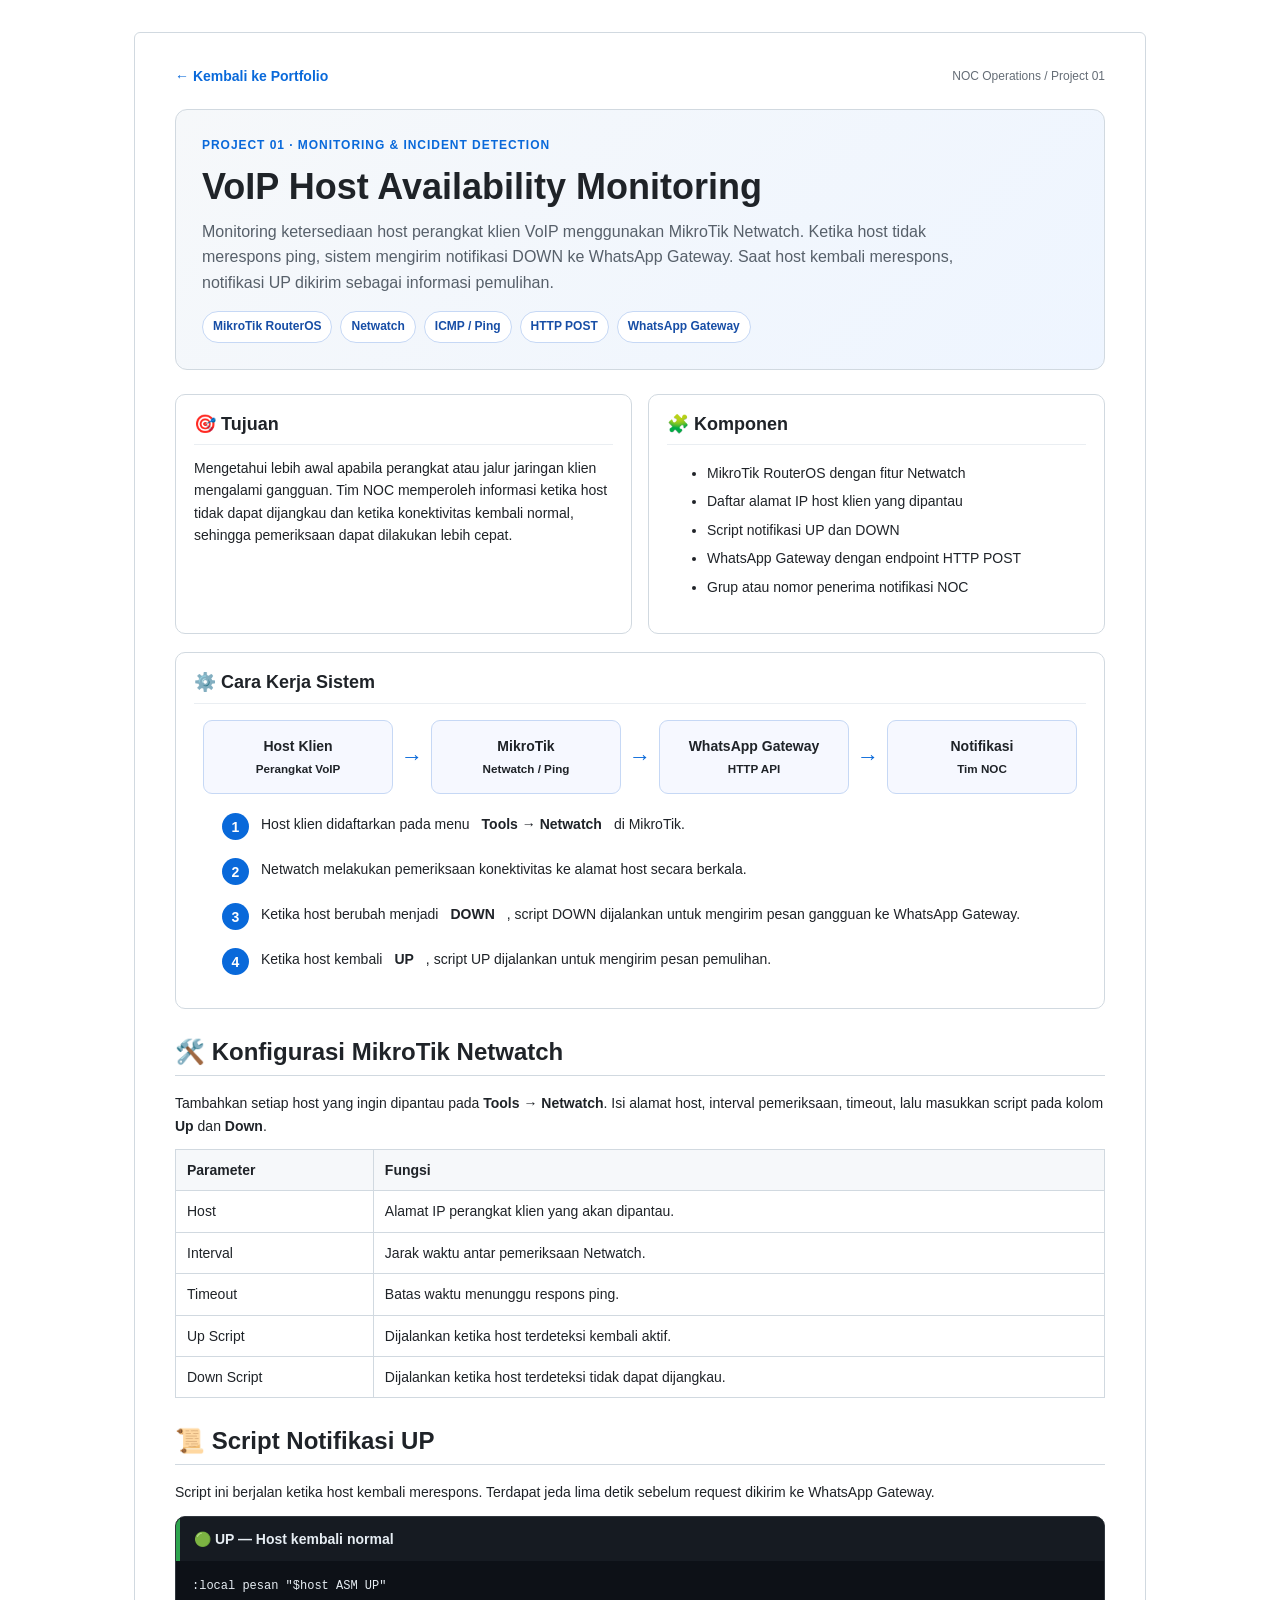
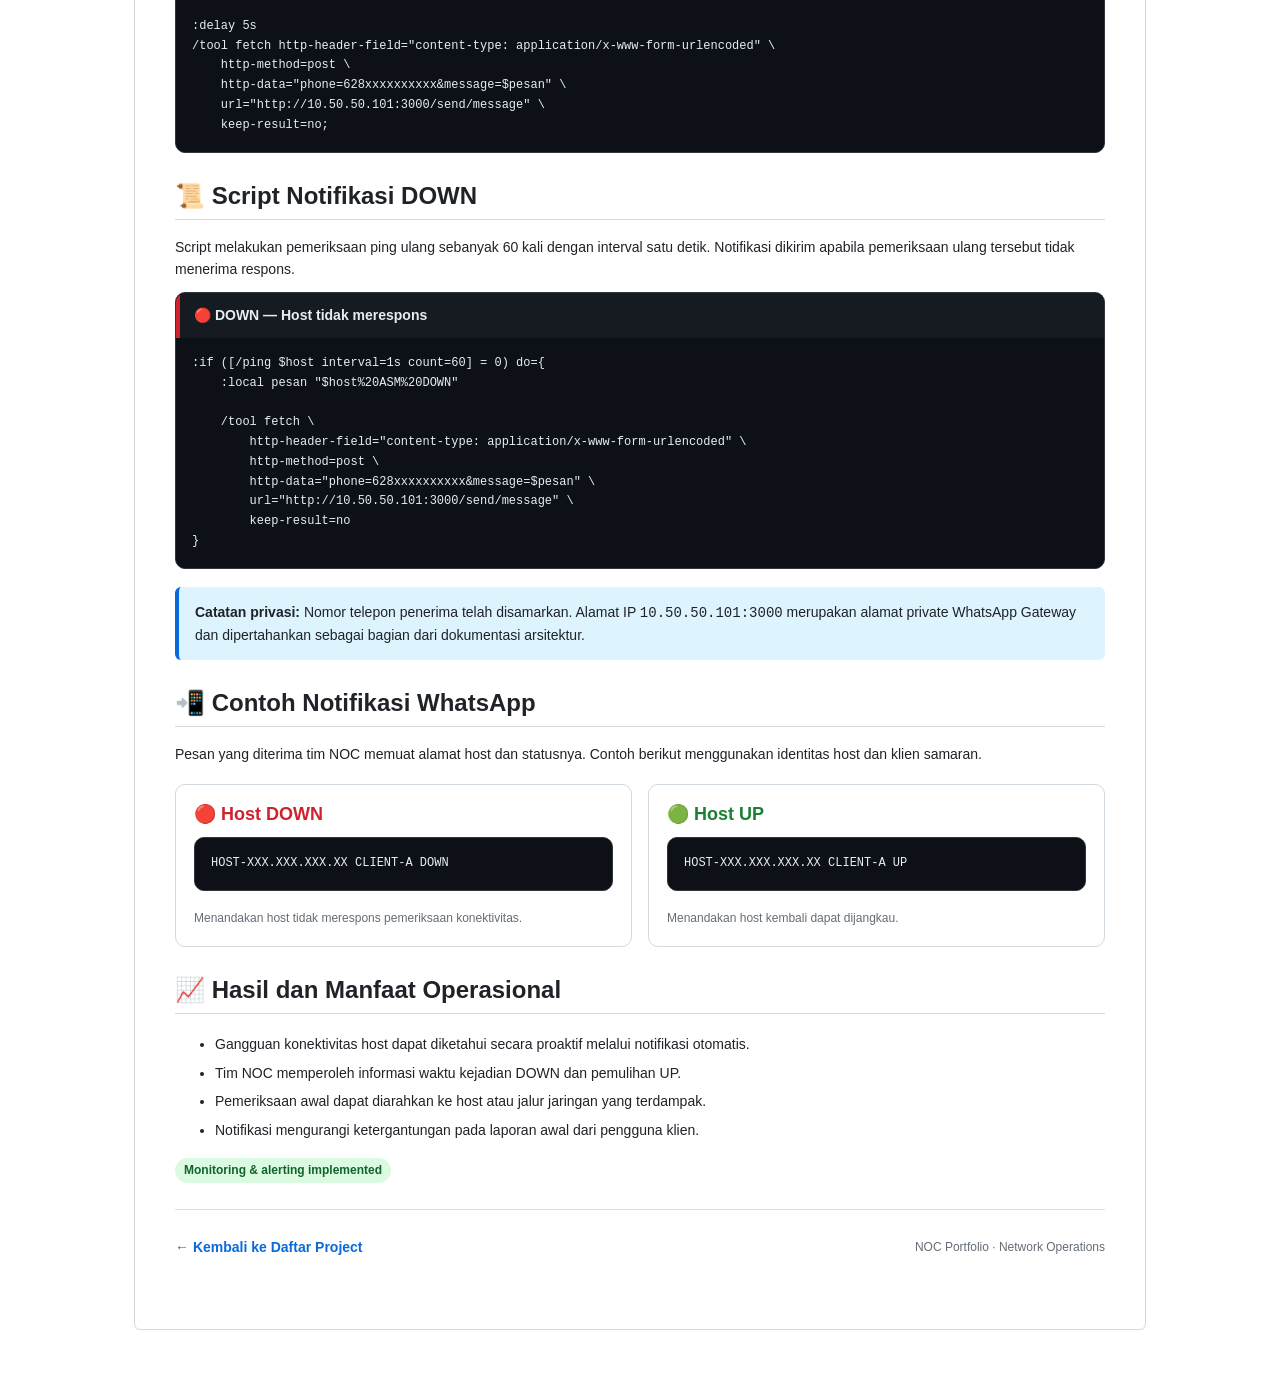
==== voip-host-availability-monitoring.html @ 2882e206 "Add VoIP host availability monitoring project page" ====
<!doctype html>
<html lang="en">
<head>
  <meta charset="utf-8" />
  <meta name="viewport" content="width=device-width, initial-scale=1" />
  <meta name="description" content="VoIP Host Availability Monitoring using MikroTik Netwatch and WhatsApp Gateway notifications." />
  <title>VoIP Host Availability Monitoring — NOC Portfolio</title>
  <link rel="stylesheet" href="styles.css" />
  <style>
    .project-nav{display:flex;justify-content:space-between;align-items:center;gap:12px;margin-bottom:22px;flex-wrap:wrap}
    .back-link{display:inline-flex;align-items:center;gap:8px;font-weight:600}
    .project-hero{padding:26px;border:1px solid #d1d9e0;border-radius:12px;background:linear-gradient(135deg,#f6f8fa,#eef5ff);margin:18px 0 24px}
    .eyebrow{font-size:12px;font-weight:700;letter-spacing:.08em;text-transform:uppercase;color:#0969da}
    .project-hero h1{font-size:clamp(25px,4vw,36px);margin:8px 0 10px}
    .lead{font-size:16px;color:#57606a;max-width:780px}
    .pill-row{display:flex;flex-wrap:wrap;gap:8px;margin-top:16px}
    .pill{font-size:12px;font-weight:600;padding:5px 10px;border:1px solid #c6d8f5;border-radius:20px;background:#fff;color:#174ea6}
    .detail-grid{display:grid;grid-template-columns:repeat(2,minmax(0,1fr));gap:16px;margin:18px 0}
    .detail-card{border:1px solid #d1d9e0;border-radius:10px;padding:18px;background:#fff;min-width:0}
    .detail-card h2{font-size:18px;margin:0 0 12px;padding:0 0 9px;border-bottom:1px solid #eaeef2}
    .detail-card p:last-child{margin-bottom:0}
    .steps{counter-reset:step;list-style:none;padding:0;margin:0}
    .steps li{counter-increment:step;display:flex;gap:12px;margin:12px 0;align-items:flex-start}
    .steps li:before{content:counter(step);flex:0 0 27px;height:27px;border-radius:50%;display:grid;place-items:center;background:#0969da;color:#fff;font-weight:700}
    .flow{display:flex;align-items:center;justify-content:center;gap:8px;flex-wrap:wrap;margin:16px 0}
    .flow-node{flex:1 1 120px;max-width:190px;text-align:center;border:1px solid #c6d8f5;background:#f6f8ff;border-radius:9px;padding:14px 10px;font-weight:650}
    .flow-arrow{font-size:22px;color:#0969da;font-weight:700}
    .code-panel{margin:12px 0 18px;border:1px solid #30363d;border-radius:10px;overflow:hidden;background:#0d1117}
    .code-heading{display:flex;align-items:center;gap:9px;padding:11px 14px;background:#161b22;color:#e6edf3;font-weight:650}
    .code-heading.up{border-left:4px solid #2da44e}
    .code-heading.down{border-left:4px solid #cf222e}
    .code-panel pre{margin:0;border-radius:0;background:#0d1117;color:#e6edf3;white-space:pre;overflow-x:auto;font-size:12px;line-height:1.65}
    .code-panel code{color:inherit}
    .note{padding:14px 16px;border-left:4px solid #0969da;background:#ddf4ff;border-radius:6px;margin:16px 0}
    .muted{color:#656d76}
    .config-table{width:100%;border-collapse:collapse}
    .config-table th,.config-table td{padding:9px 11px;border:1px solid #d1d9e0;text-align:left;vertical-align:top}
    .config-table th{background:#f6f8fa}
    .status{display:inline-block;padding:3px 9px;border-radius:20px;background:#dafbe1;color:#116329;font-weight:700;font-size:12px}
    @media(max-width:700px){.detail-grid{grid-template-columns:1fr}.project-hero{padding:18px}.flow-arrow{transform:rotate(90deg)}.config-table{font-size:12px}}
  </style>
</head>
<body>
  <main class="markdown-body">
    <div class="project-nav">
      <a class="back-link" href="index.html">← Kembali ke Portfolio</a>
      <span class="muted">NOC Operations / Project 01</span>
    </div>

    <section class="project-hero">
      <div class="eyebrow">Project 01 · Monitoring &amp; Incident Detection</div>
      <h1>VoIP Host Availability Monitoring</h1>
      <p class="lead">Monitoring ketersediaan host perangkat klien VoIP menggunakan MikroTik Netwatch. Ketika host tidak merespons ping, sistem mengirim notifikasi DOWN ke WhatsApp Gateway. Saat host kembali merespons, notifikasi UP dikirim sebagai informasi pemulihan.</p>
      <div class="pill-row">
        <span class="pill">MikroTik RouterOS</span><span class="pill">Netwatch</span><span class="pill">ICMP / Ping</span><span class="pill">HTTP POST</span><span class="pill">WhatsApp Gateway</span>
      </div>
    </section>

    <div class="detail-grid">
      <section class="detail-card">
        <h2>🎯 Tujuan</h2>
        <p>Mengetahui lebih awal apabila perangkat atau jalur jaringan klien mengalami gangguan. Tim NOC memperoleh informasi ketika host tidak dapat dijangkau dan ketika konektivitas kembali normal, sehingga pemeriksaan dapat dilakukan lebih cepat.</p>
      </section>
      <section class="detail-card">
        <h2>🧩 Komponen</h2>
        <ul>
          <li>MikroTik RouterOS dengan fitur Netwatch</li>
          <li>Daftar alamat IP host klien yang dipantau</li>
          <li>Script notifikasi UP dan DOWN</li>
          <li>WhatsApp Gateway dengan endpoint HTTP POST</li>
          <li>Grup atau nomor penerima notifikasi NOC</li>
        </ul>
      </section>
    </div>

    <section class="detail-card">
      <h2>⚙️ Cara Kerja Sistem</h2>
      <div class="flow">
        <div class="flow-node">Host Klien<br><small>Perangkat VoIP</small></div>
        <div class="flow-arrow">→</div>
        <div class="flow-node">MikroTik<br><small>Netwatch / Ping</small></div>
        <div class="flow-arrow">→</div>
        <div class="flow-node">WhatsApp Gateway<br><small>HTTP API</small></div>
        <div class="flow-arrow">→</div>
        <div class="flow-node">Notifikasi<br><small>Tim NOC</small></div>
      </div>
      <ol class="steps">
        <li>Host klien didaftarkan pada menu <strong>Tools → Netwatch</strong> di MikroTik.</li>
        <li>Netwatch melakukan pemeriksaan konektivitas ke alamat host secara berkala.</li>
        <li>Ketika host berubah menjadi <strong>DOWN</strong>, script DOWN dijalankan untuk mengirim pesan gangguan ke WhatsApp Gateway.</li>
        <li>Ketika host kembali <strong>UP</strong>, script UP dijalankan untuk mengirim pesan pemulihan.</li>
      </ol>
    </section>

    <h2>🛠️ Konfigurasi MikroTik Netwatch</h2>
    <p>Tambahkan setiap host yang ingin dipantau pada <strong>Tools → Netwatch</strong>. Isi alamat host, interval pemeriksaan, timeout, lalu masukkan script pada kolom <strong>Up</strong> dan <strong>Down</strong>.</p>
    <table class="config-table">
      <thead><tr><th>Parameter</th><th>Fungsi</th></tr></thead>
      <tbody>
        <tr><td>Host</td><td>Alamat IP perangkat klien yang akan dipantau.</td></tr>
        <tr><td>Interval</td><td>Jarak waktu antar pemeriksaan Netwatch.</td></tr>
        <tr><td>Timeout</td><td>Batas waktu menunggu respons ping.</td></tr>
        <tr><td>Up Script</td><td>Dijalankan ketika host terdeteksi kembali aktif.</td></tr>
        <tr><td>Down Script</td><td>Dijalankan ketika host terdeteksi tidak dapat dijangkau.</td></tr>
      </tbody>
    </table>

    <h2>📜 Script Notifikasi UP</h2>
    <p>Script ini berjalan ketika host kembali merespons. Terdapat jeda lima detik sebelum request dikirim ke WhatsApp Gateway.</p>
    <div class="code-panel">
      <div class="code-heading up">🟢 UP — Host kembali normal</div>
      <pre><code>:local pesan "$host ASM UP"

:delay 5s
/tool fetch http-header-field="content-type: application/x-www-form-urlencoded" \
    http-method=post \
    http-data="phone=628xxxxxxxxxx&message=$pesan" \
    url="http://10.50.50.101:3000/send/message" \
    keep-result=no;</code></pre>
    </div>

    <h2>📜 Script Notifikasi DOWN</h2>
    <p>Script melakukan pemeriksaan ping ulang sebanyak 60 kali dengan interval satu detik. Notifikasi dikirim apabila pemeriksaan ulang tersebut tidak menerima respons.</p>
    <div class="code-panel">
      <div class="code-heading down">🔴 DOWN — Host tidak merespons</div>
      <pre><code>:if ([/ping $host interval=1s count=60] = 0) do={
    :local pesan "$host%20ASM%20DOWN"

    /tool fetch \
        http-header-field="content-type: application/x-www-form-urlencoded" \
        http-method=post \
        http-data="phone=628xxxxxxxxxx&message=$pesan" \
        url="http://10.50.50.101:3000/send/message" \
        keep-result=no
}</code></pre>
    </div>
    <div class="note"><strong>Catatan privasi:</strong> Nomor telepon penerima telah disamarkan. Alamat IP <code>10.50.50.101:3000</code> merupakan alamat private WhatsApp Gateway dan dipertahankan sebagai bagian dari dokumentasi arsitektur.</div>

    <h2>📲 Contoh Notifikasi WhatsApp</h2>
    <p>Pesan yang diterima tim NOC memuat alamat host dan statusnya. Contoh berikut menggunakan identitas host dan klien samaran.</p>
    <div class="detail-grid">
      <div class="detail-card">
        <h3 style="color:#cf222e;margin-top:0">🔴 Host DOWN</h3>
        <div class="code-panel"><pre><code>HOST-XXX.XXX.XXX.XX CLIENT-A DOWN</code></pre></div>
        <p class="muted">Menandakan host tidak merespons pemeriksaan konektivitas.</p>
      </div>
      <div class="detail-card">
        <h3 style="color:#1a7f37;margin-top:0">🟢 Host UP</h3>
        <div class="code-panel"><pre><code>HOST-XXX.XXX.XXX.XX CLIENT-A UP</code></pre></div>
        <p class="muted">Menandakan host kembali dapat dijangkau.</p>
      </div>
    </div>

    <h2>📈 Hasil dan Manfaat Operasional</h2>
    <ul>
      <li>Gangguan konektivitas host dapat diketahui secara proaktif melalui notifikasi otomatis.</li>
      <li>Tim NOC memperoleh informasi waktu kejadian DOWN dan pemulihan UP.</li>
      <li>Pemeriksaan awal dapat diarahkan ke host atau jalur jaringan yang terdampak.</li>
      <li>Notifikasi mengurangi ketergantungan pada laporan awal dari pengguna klien.</li>
    </ul>
    <p><span class="status">Monitoring &amp; alerting implemented</span></p>

    <hr />
    <div class="project-nav">
      <a class="back-link" href="index.html">← Kembali ke Daftar Project</a>
      <span class="muted">NOC Portfolio · Network Operations</span>
    </div>
  </main>
  <script src="script.js"></script>
</body>
</html>
---- styles.css ----
* {
  box-sizing: border-box;
}
html {
  scroll-behavior: smooth;
}
body {
  margin: 0;
  background: #fff;
  color: #1f2328;
  font-family:
    -apple-system, BlinkMacSystemFont, 'Segoe UI', Helvetica, Arial, sans-serif;
  font-size: 14px;
  line-height: 1.6;
}
.markdown-body {
  max-width: 1012px;
  margin: 32px auto;
  padding: 32px 40px 48px;
  background: #fff;
  border: 1px solid #d1d9e0;
  border-radius: 6px;
  overflow-wrap: break-word;
}
.markdown-body .banner {
  display: block;
  width: 100%;
  height: auto;
  border-radius: 3px;
}
.markdown-body h1,
.markdown-body h2,
.markdown-body h3 {
  font-weight: 600;
  line-height: 1.25;
}
.markdown-body h2 {
  font-size: 24px;
  margin: 28px 0 16px;
  padding-bottom: 8px;
  border-bottom: 1px solid #d1d9e0;
}
.markdown-body h3 {
  font-size: 18px;
  margin: 22px 0 10px;
}
.markdown-body p {
  margin: 0 0 12px;
}
.markdown-body hr {
  height: 0;
  border: 0;
  border-top: 1px solid #d8dee4;
  margin: 26px 0;
}
.markdown-body a {
  color: #0969da;
  text-decoration: none;
}
.markdown-body a:hover {
  text-decoration: underline;
}
.markdown-body .badges {
  display: flex;
  flex-wrap: wrap;
  align-items: center;
  gap: 5px;
  margin: 8px 0 16px;
}
.markdown-body .badges img,
.markdown-body [align='center'] img:not(.banner) {
  max-width: 100%;
  height: auto;
  vertical-align: middle;
}
.markdown-body pre {
  margin: 14px 0;
  padding: 16px;
  overflow: auto;
  background: #f6f8fa;
  border-radius: 6px;
  font-size: 13px;
  line-height: 1.5;
}
.markdown-body code {
  font-family:
    ui-monospace, SFMono-Regular, Consolas, 'Liberation Mono', monospace;
}
.markdown-body table {
  width: 100%;
  border-collapse: collapse;
  margin: 12px 0 16px;
  display: table;
}
.markdown-body th,
.markdown-body td {
  border: 1px solid #d1d9e0;
  padding: 8px 12px;
  text-align: left;
  vertical-align: top;
}
.markdown-body th {
  font-weight: 600;
  background: #f6f8fa;
  white-space: nowrap;
}
.markdown-body blockquote {
  margin: 14px 0;
  padding: 0 16px;
  color: #656d76;
  border-left: 4px solid #d1d9e0;
}
.markdown-body blockquote p {
  margin: 0;
}
.markdown-body ol {
  padding-left: 28px;
}
.markdown-body li {
  padding: 3px 0;
}
.markdown-body .muted {
  color: #656d76;
  font-size: 12px;
}
.markdown-body sub {
  color: #656d76;
}
@media (max-width: 700px) {
  .markdown-body {
    margin: 0;
    border: 0;
    border-radius: 0;
    padding: 20px 16px 32px;
  }
  .markdown-body h2 {
    font-size: 21px;
  }
  .markdown-body h3 {
    font-size: 17px;
  }
  .markdown-body table {
    font-size: 12px;
  }
  .markdown-body th,
  .markdown-body td {
    padding: 7px;
  }
  .markdown-body th {
    white-space: normal;
  }
  .markdown-body pre {
    font-size: 12px;
  }
  .markdown-body .badges {
    gap: 4px;
  }
  .markdown-body .badges img {
    height: 23px;
  }
}
/* Terminal-style WHOIS block */
.markdown-body .terminal {
  margin: 14px 0 16px;
  border: 1px solid #30363d;
  border-radius: 12px;
  overflow: hidden;
  background: #0d1117;
}
.markdown-body .terminal-bar {
  display: flex;
  align-items: center;
  gap: 8px;
  padding: 10px 14px;
  background: #161b22;
  border-bottom: 1px solid #30363d;
}
.markdown-body .terminal-dot {
  display: inline-block;
  width: 11px;
  height: 11px;
  border-radius: 50%;
}
.markdown-body .terminal-dot-red {
  background: #f85149;
}
.markdown-body .terminal-dot-yellow {
  background: #d29922;
}
.markdown-body .terminal-dot-green {
  background: #3fb950;
}
.markdown-body .terminal-title {
  margin-left: 8px;
  font-family:
    ui-monospace, SFMono-Regular, Consolas, 'Liberation Mono', monospace;
  font-size: 12px;
  color: #8b949e;
}
.markdown-body .terminal pre {
  margin: 0;
  padding: 16px 18px;
  background: transparent;
  border-radius: 0;
  color: #c9d1d9;
  font-size: 13px;
  line-height: 1.65;
  overflow-x: auto;
  white-space: pre;
}
.markdown-body .terminal .t-user,
.markdown-body .terminal .t-handle {
  color: #3fb950;
}
.markdown-body .terminal .t-sep {
  color: #8b949e;
}
.markdown-body .terminal .t-path,
.markdown-body .terminal .t-key {
  color: #2386c8;
}
.markdown-body .terminal .t-comment {
  color: #6e7681;
}
.markdown-body .terminal .t-cursor {
  background: #c9d1d9;
  color: #0d1117;
}
@media (max-width: 700px) {
  .markdown-body .terminal pre {
    padding: 14px;
    font-size: 12px;
  }
}
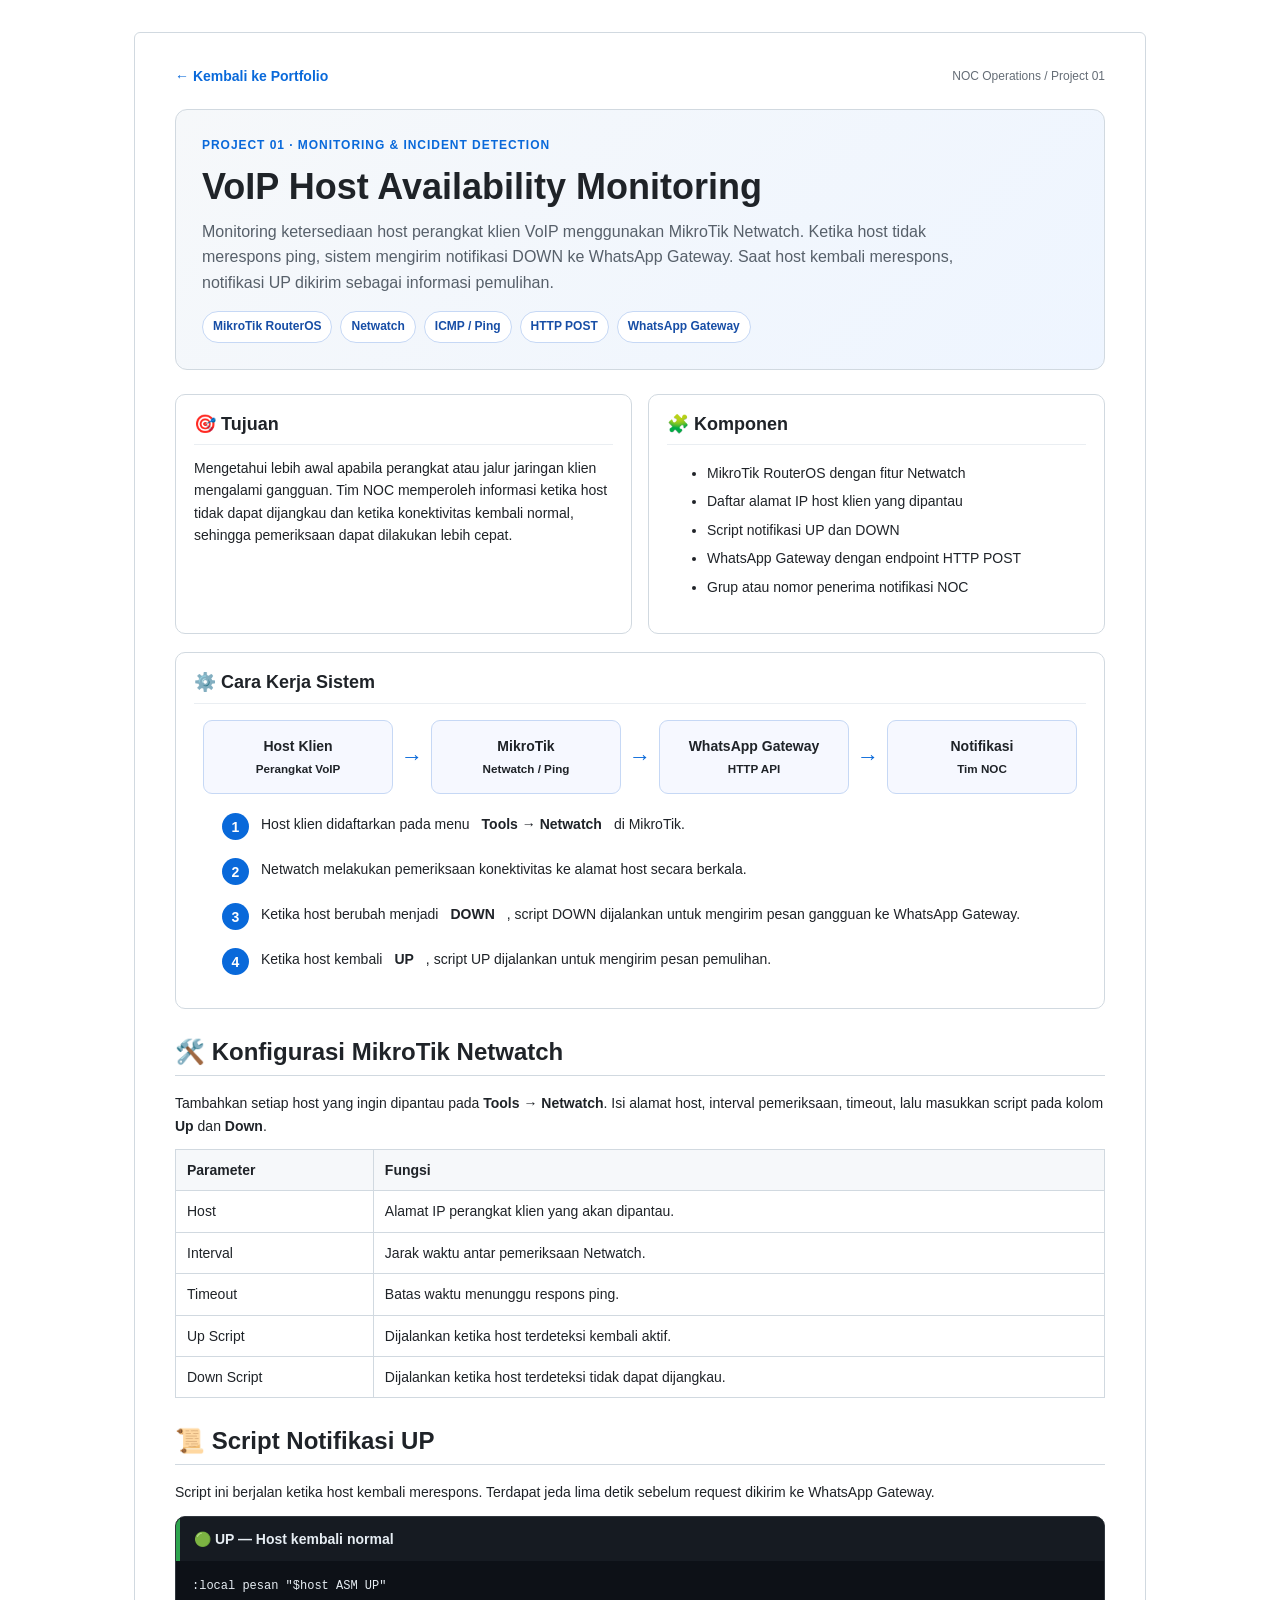
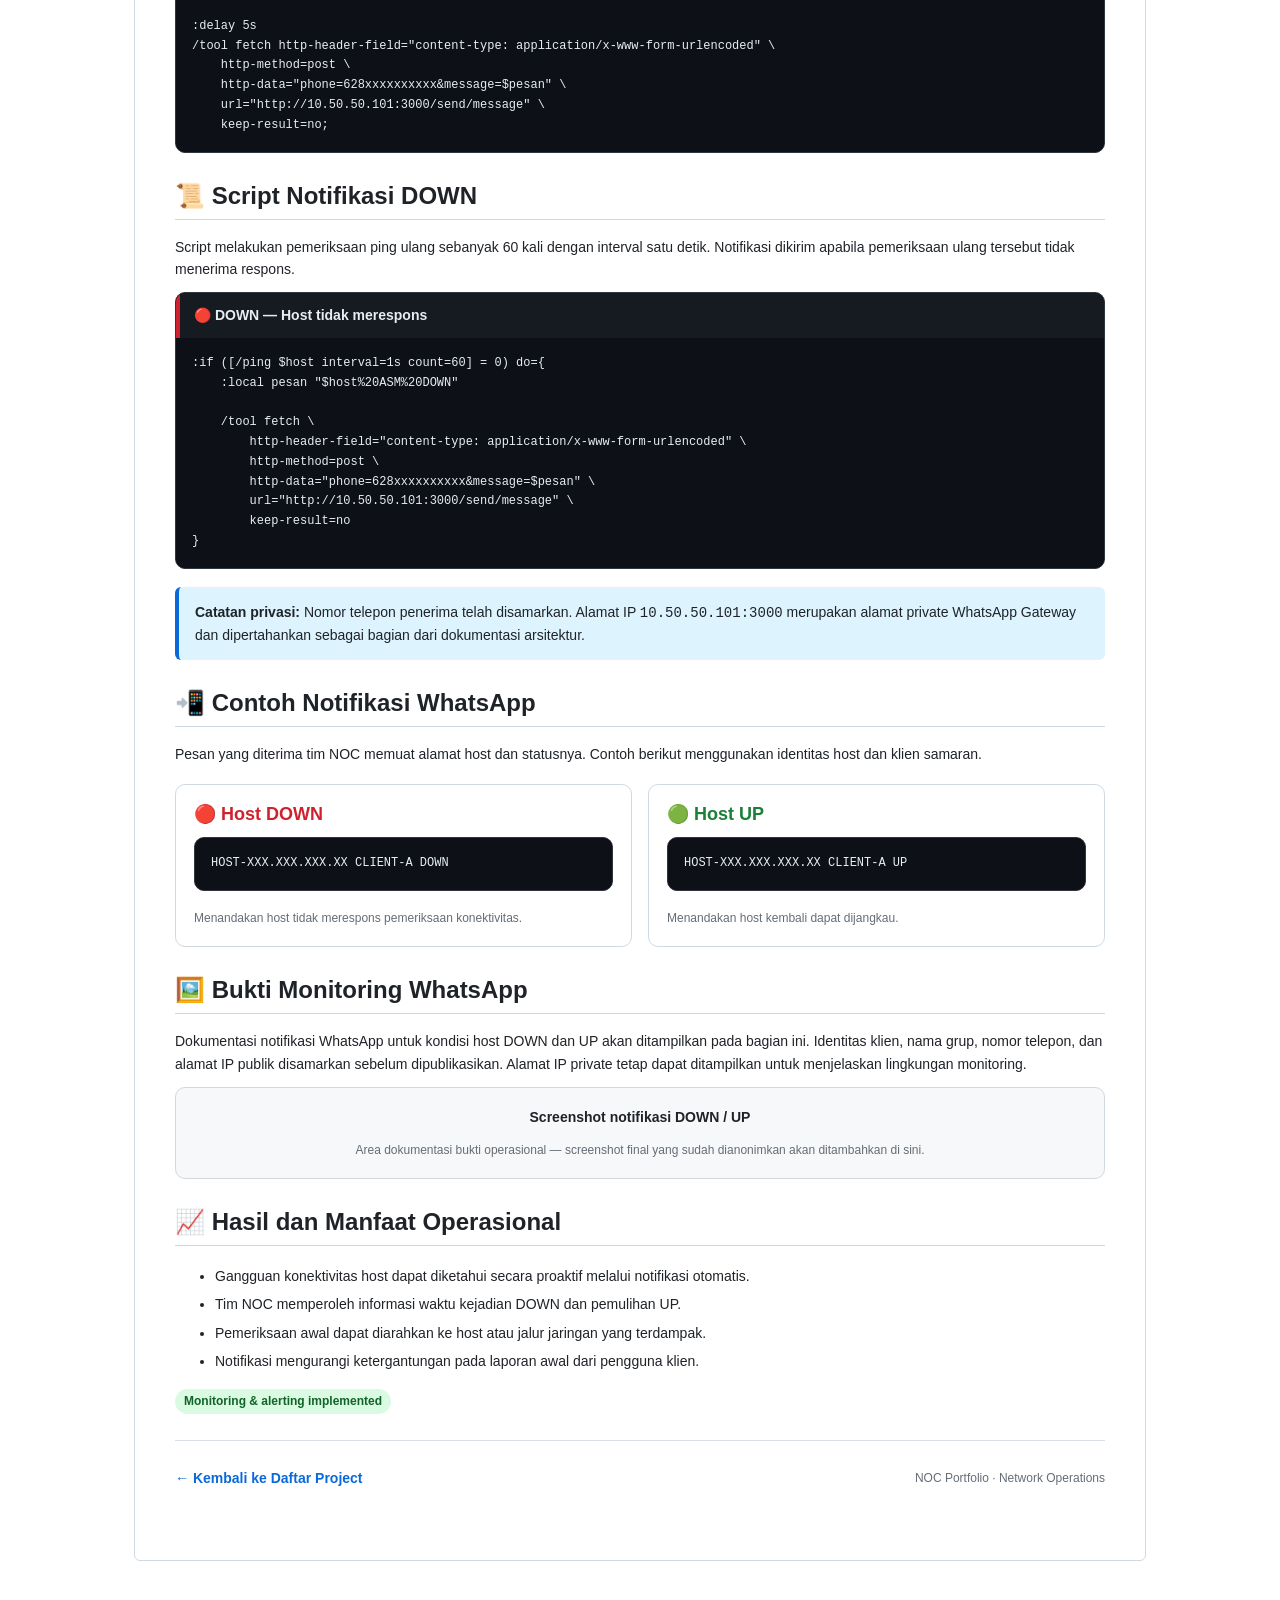
==== commit 655380a3: "Document WhatsApp monitoring evidence section" ====
--- a/voip-host-availability-monitoring.html
+++ b/voip-host-availability-monitoring.html
@@ -151,6 +151,13 @@
       </div>
     </div>
 
+    <h2>🖼️ Bukti Monitoring WhatsApp</h2>
+    <p>Dokumentasi notifikasi WhatsApp untuk kondisi host DOWN dan UP akan ditampilkan pada bagian ini. Identitas klien, nama grup, nomor telepon, dan alamat IP publik disamarkan sebelum dipublikasikan. Alamat IP private tetap dapat ditampilkan untuk menjelaskan lingkungan monitoring.</p>
+    <div class="detail-card" style="text-align:center;background:#f6f8fa">
+      <p><strong>Screenshot notifikasi DOWN / UP</strong></p>
+      <p class="muted">Area dokumentasi bukti operasional — screenshot final yang sudah dianonimkan akan ditambahkan di sini.</p>
+    </div>
+
     <h2>📈 Hasil dan Manfaat Operasional</h2>
     <ul>
       <li>Gangguan konektivitas host dapat diketahui secara proaktif melalui notifikasi otomatis.</li>
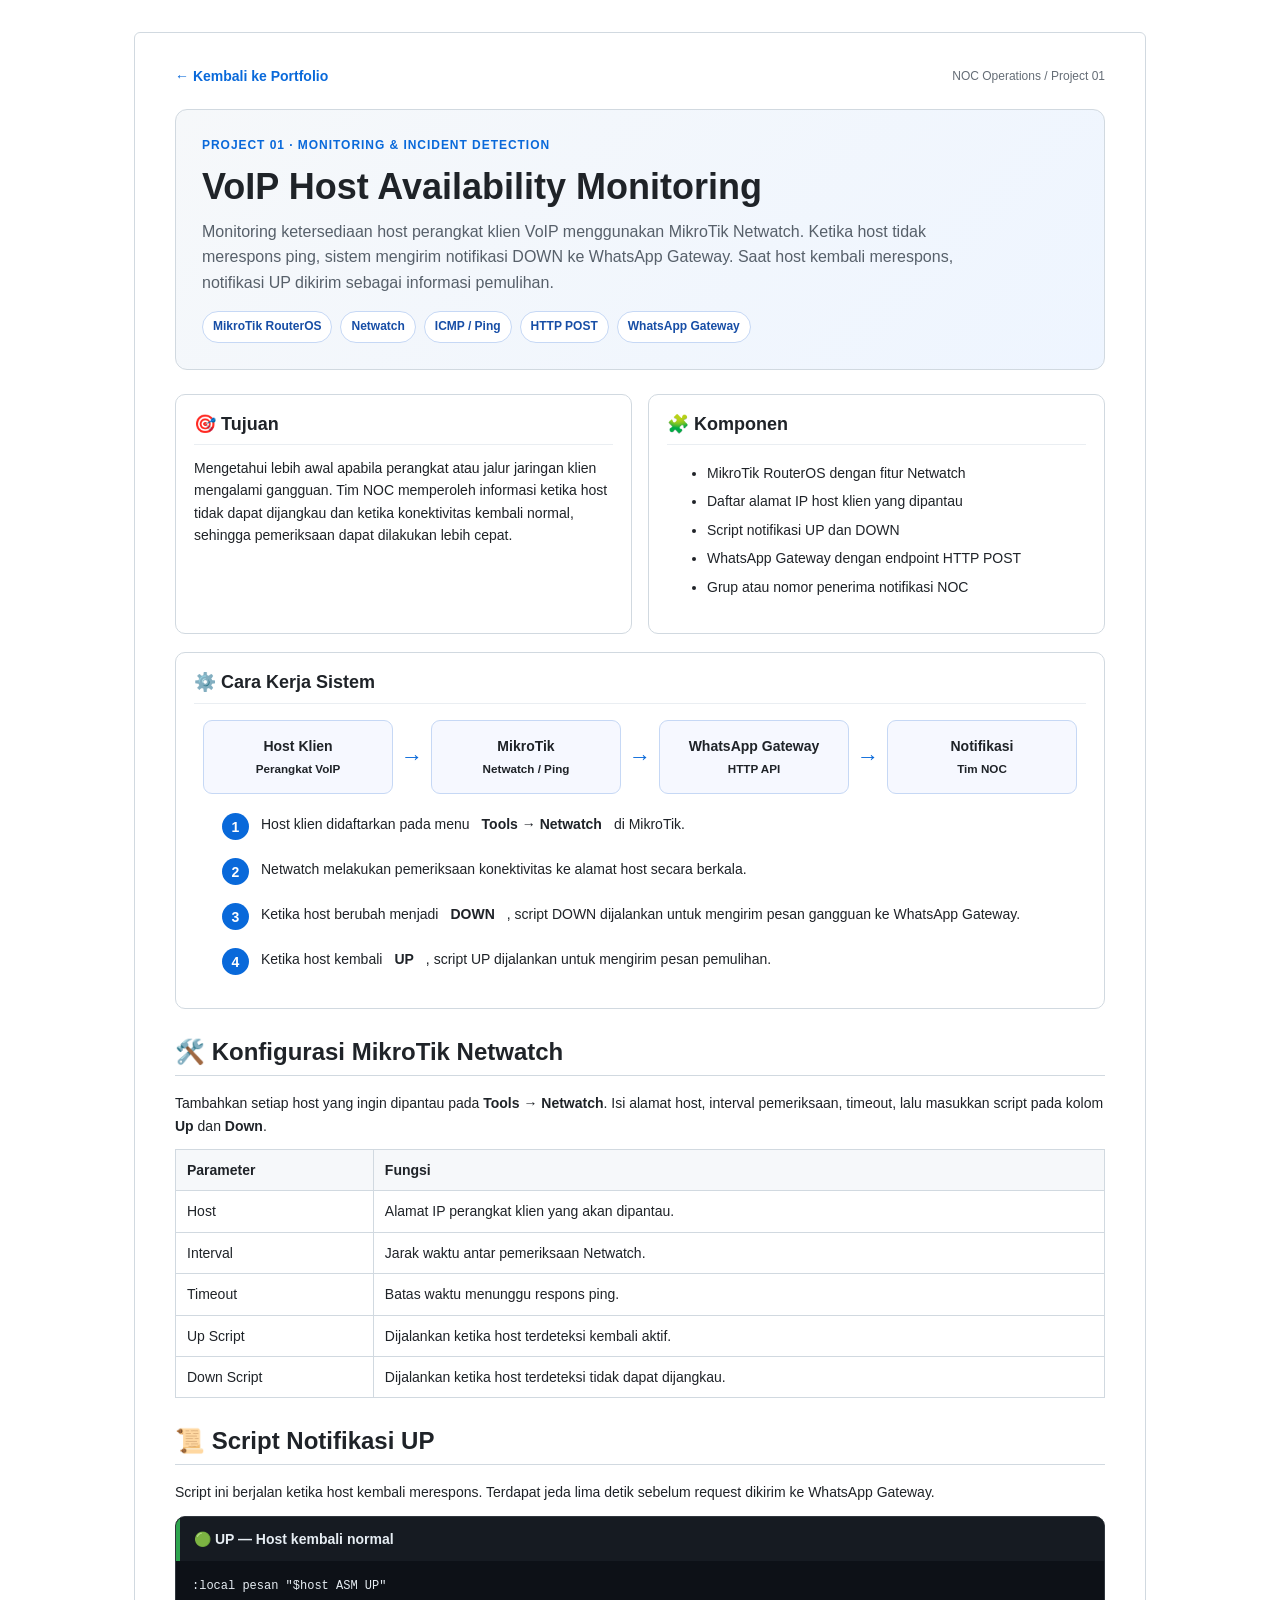
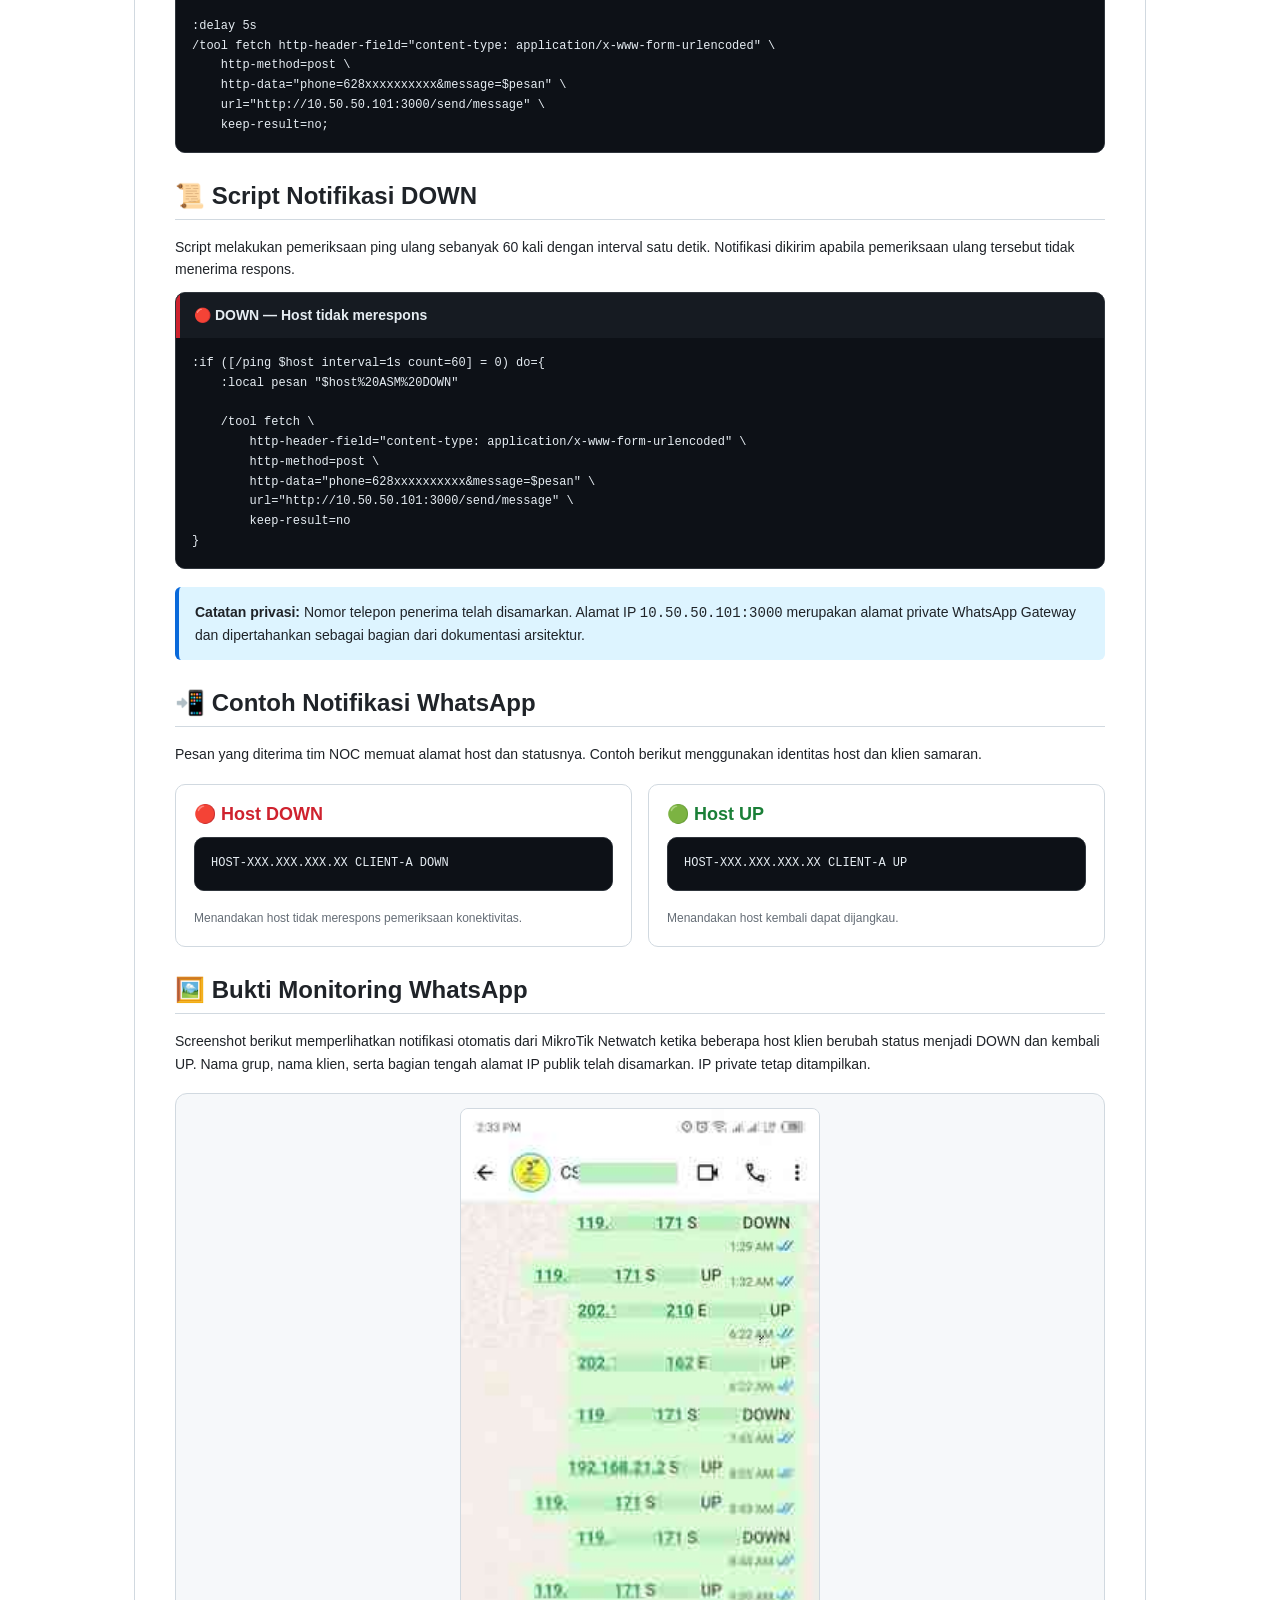
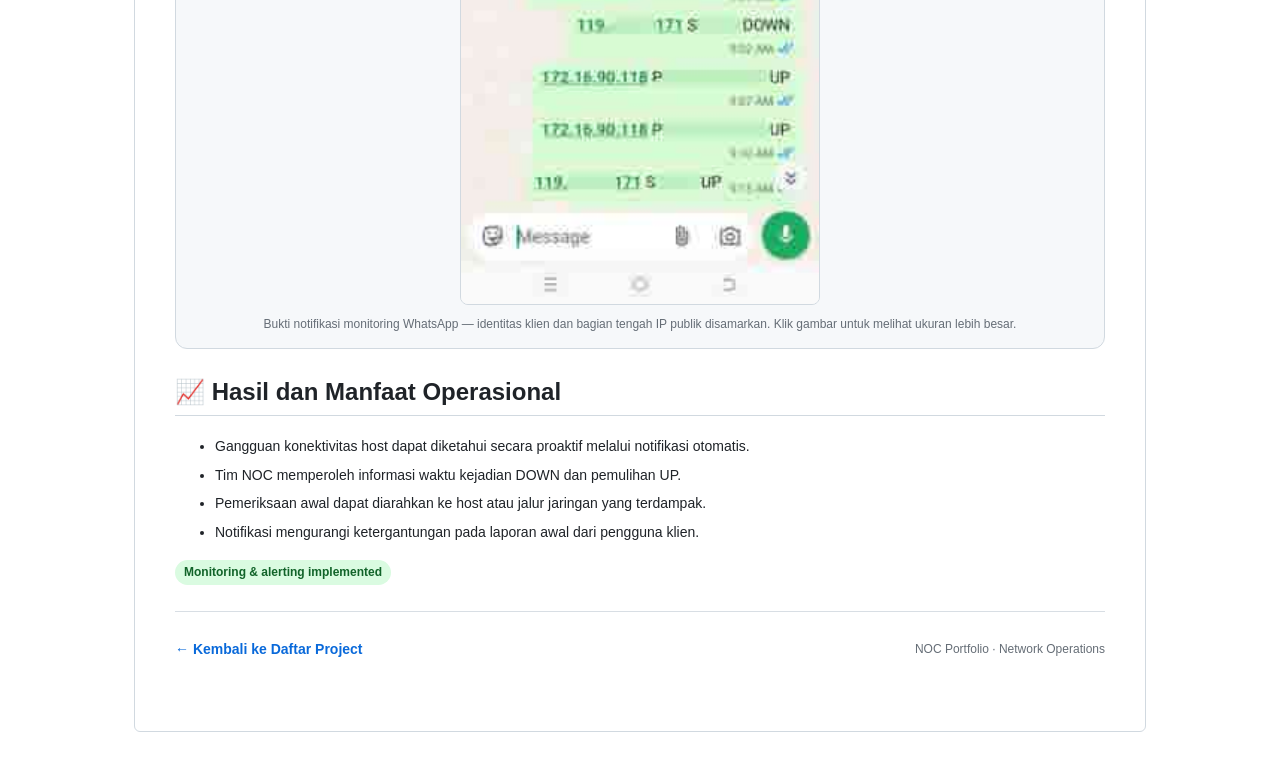
==== commit 955eddc8: "Embed anonymized WhatsApp Netwatch monitoring evidence" ====
--- a/voip-host-availability-monitoring.html
+++ b/voip-host-availability-monitoring.html
@@ -37,6 +37,9 @@
     .config-table th,.config-table td{padding:9px 11px;border:1px solid #d1d9e0;text-align:left;vertical-align:top}
     .config-table th{background:#f6f8fa}
     .status{display:inline-block;padding:3px 9px;border-radius:20px;background:#dafbe1;color:#116329;font-weight:700;font-size:12px}
+    .evidence-figure{margin:18px auto 24px;padding:14px;border:1px solid #d1d9e0;border-radius:12px;background:#f6f8fa;text-align:center}
+    .evidence-figure img{display:block;width:min(100%,360px);height:auto;margin:0 auto;border-radius:8px;border:1px solid #d1d9e0}
+    .evidence-figure figcaption{margin-top:10px;font-size:12px}
     @media(max-width:700px){.detail-grid{grid-template-columns:1fr}.project-hero{padding:18px}.flow-arrow{transform:rotate(90deg)}.config-table{font-size:12px}}
   </style>
 </head>
@@ -152,11 +155,13 @@
     </div>
 
     <h2>🖼️ Bukti Monitoring WhatsApp</h2>
-    <p>Dokumentasi notifikasi WhatsApp untuk kondisi host DOWN dan UP akan ditampilkan pada bagian ini. Identitas klien, nama grup, nomor telepon, dan alamat IP publik disamarkan sebelum dipublikasikan. Alamat IP private tetap dapat ditampilkan untuk menjelaskan lingkungan monitoring.</p>
-    <div class="detail-card" style="text-align:center;background:#f6f8fa">
-      <p><strong>Screenshot notifikasi DOWN / UP</strong></p>
-      <p class="muted">Area dokumentasi bukti operasional — screenshot final yang sudah dianonimkan akan ditambahkan di sini.</p>
-    </div>
+    <p>Screenshot berikut memperlihatkan notifikasi otomatis dari MikroTik Netwatch ketika beberapa host klien berubah status menjadi DOWN dan kembali UP. Nama grup, nama klien, serta bagian tengah alamat IP publik telah disamarkan. IP private tetap ditampilkan.</p>
+    <figure class="evidence-figure">
+      <a href="assets/voip-whatsapp-monitoring.jpg" target="_blank" rel="noopener">
+        <img src="assets/voip-whatsapp-monitoring.jpg" alt="Screenshot WhatsApp berisi notifikasi host UP dan DOWN dari MikroTik Netwatch yang telah disamarkan" loading="lazy" />
+      </a>
+      <figcaption class="muted">Bukti notifikasi monitoring WhatsApp — identitas klien dan bagian tengah IP publik disamarkan. Klik gambar untuk melihat ukuran lebih besar.</figcaption>
+    </figure>
 
     <h2>📈 Hasil dan Manfaat Operasional</h2>
     <ul>
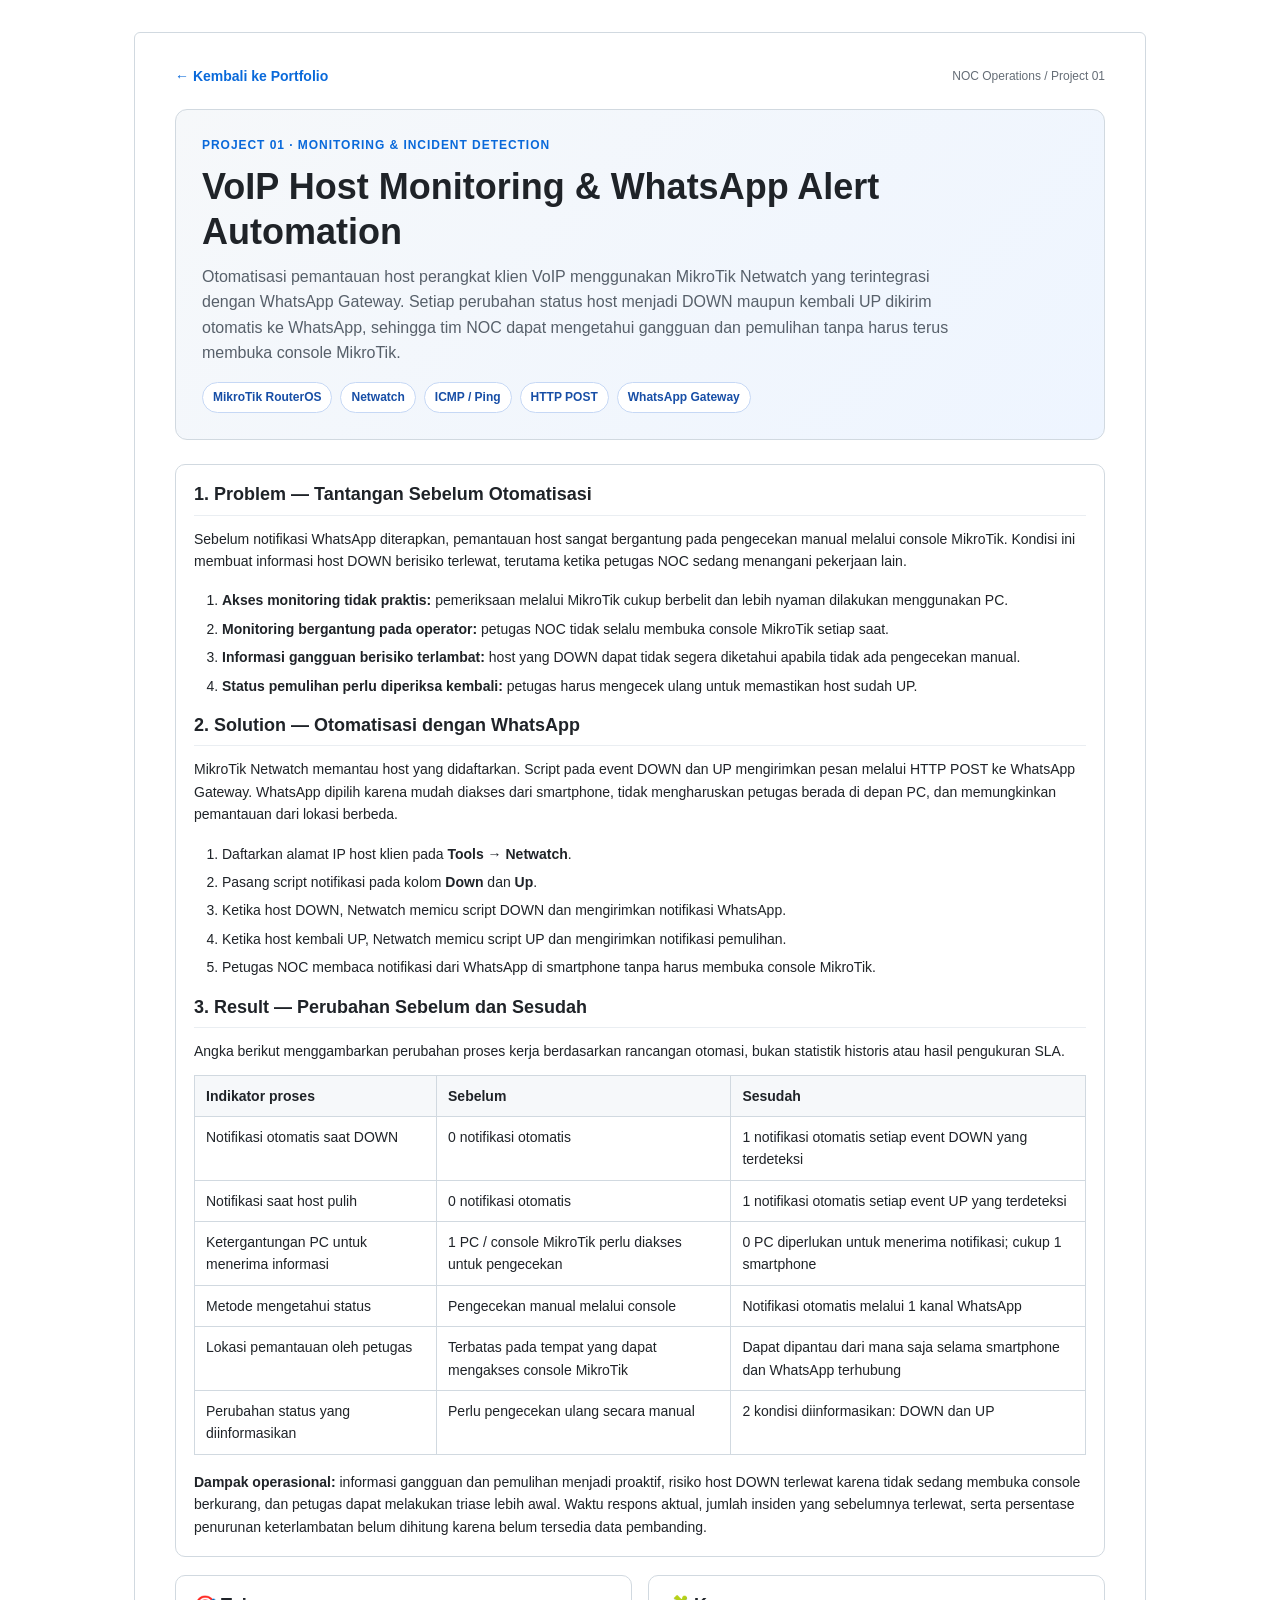
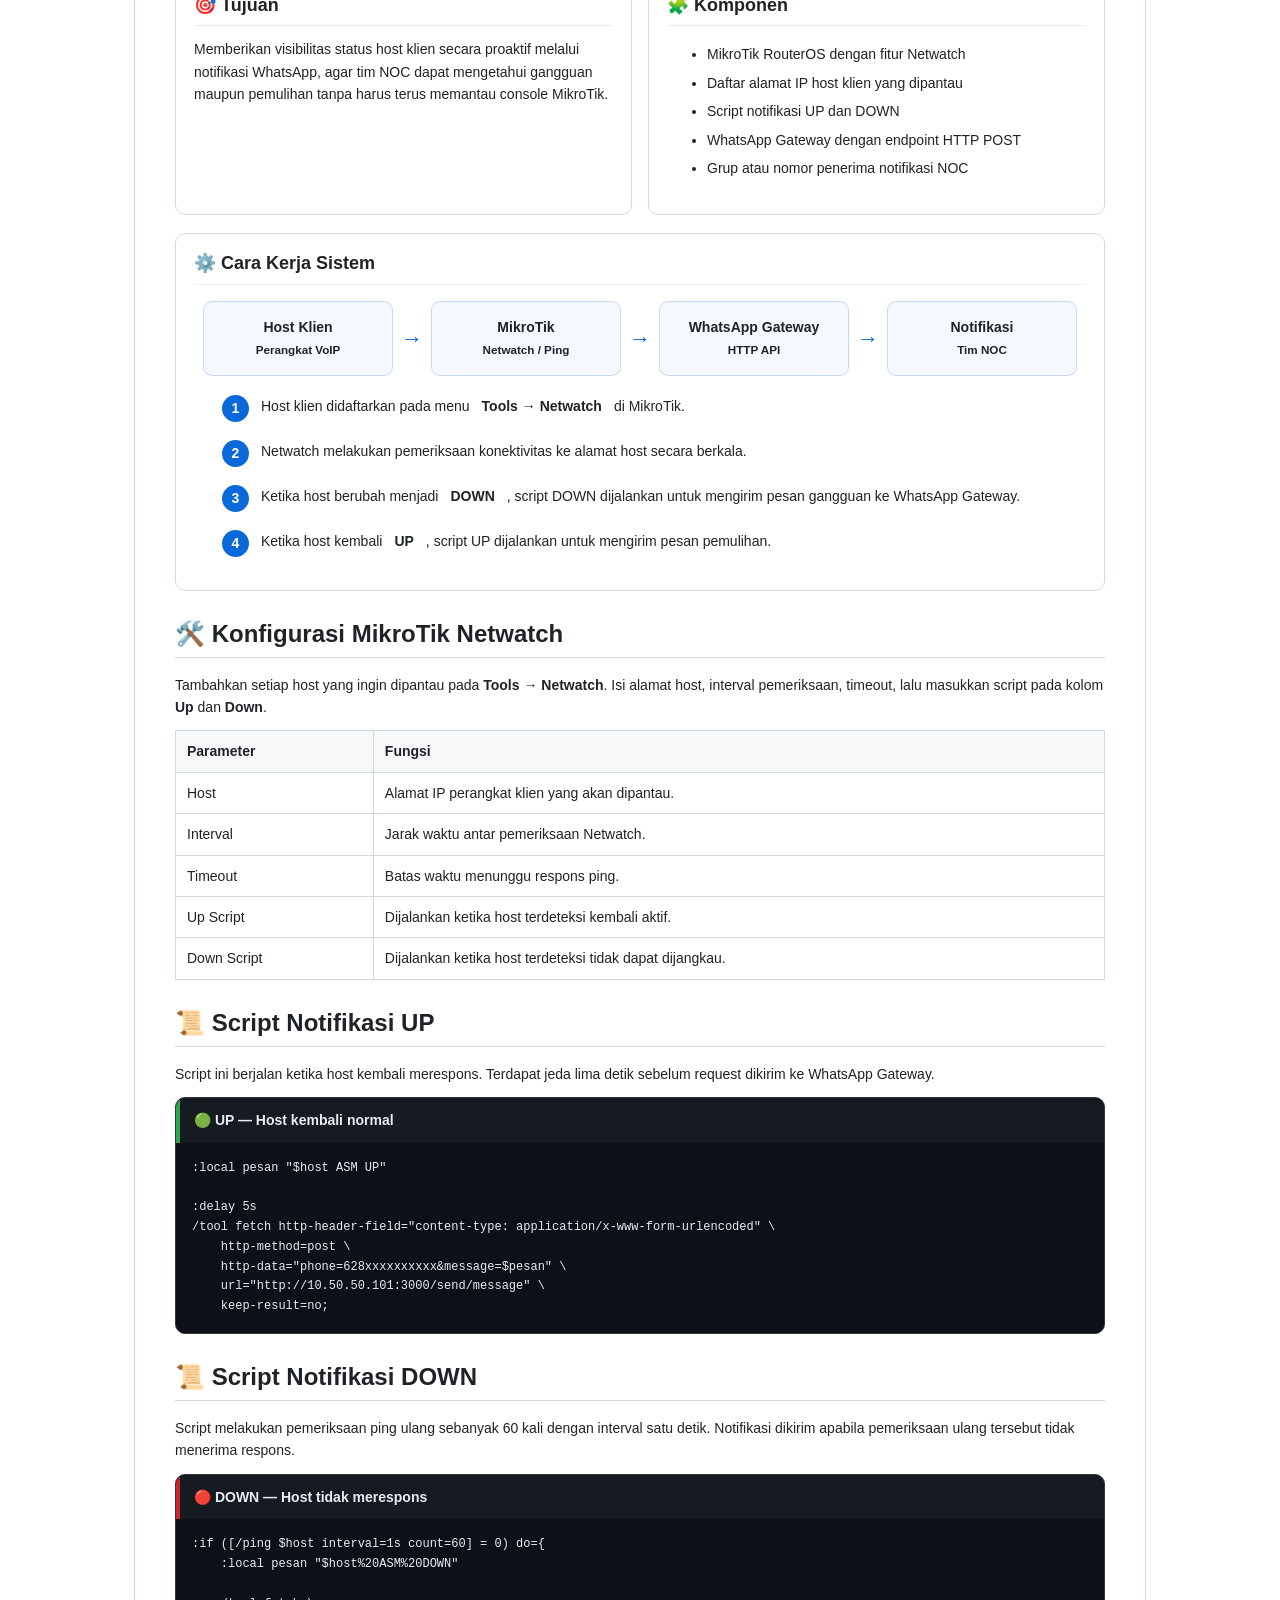
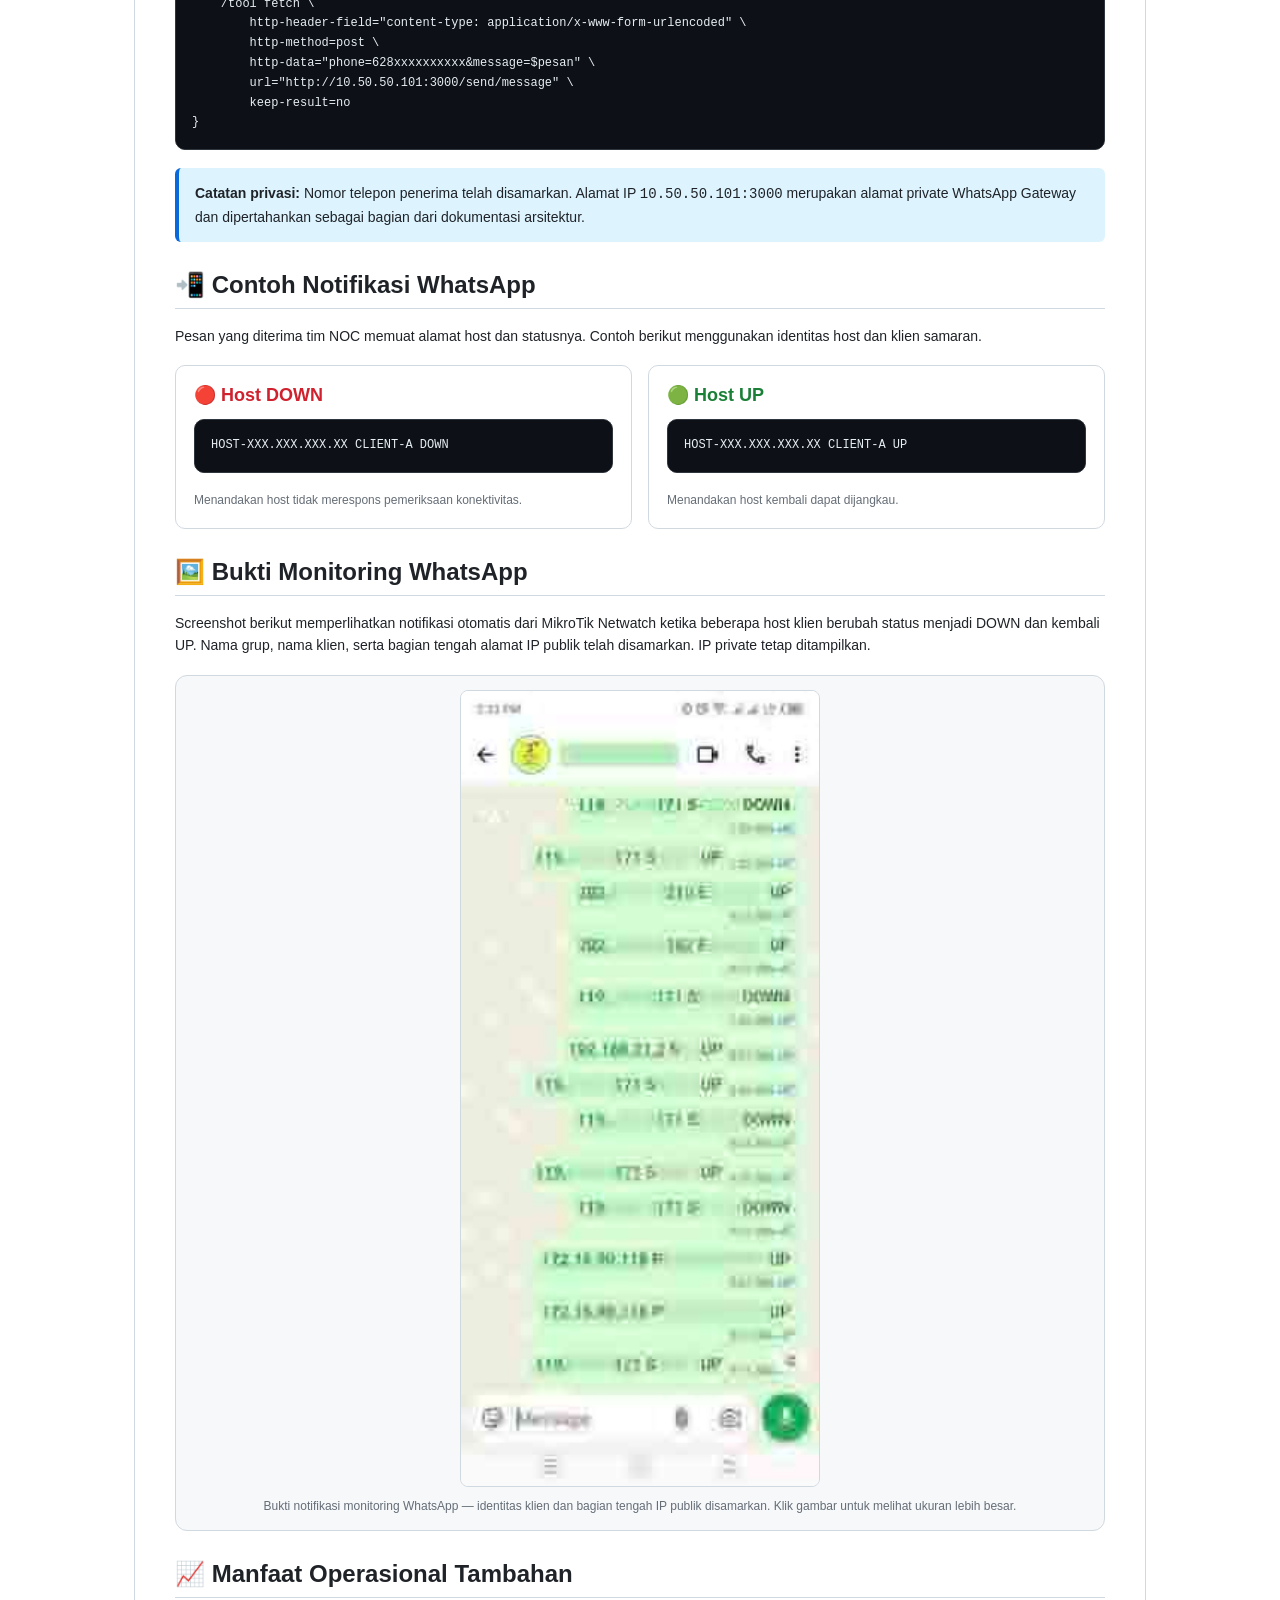
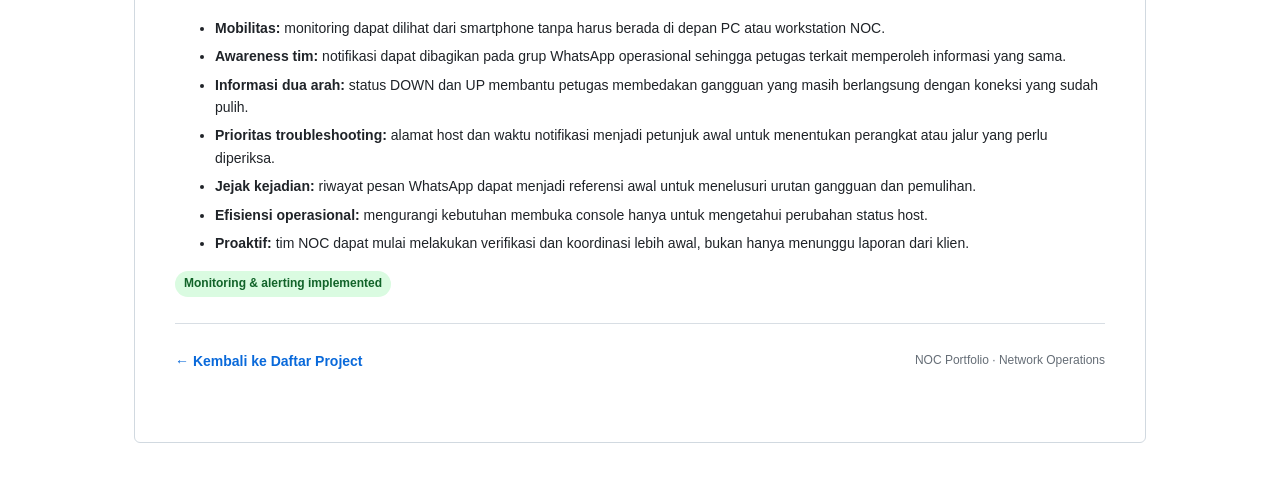
==== commit ec703d28: "Rewrite VoIP monitoring page with WhatsApp alert story and quantified process outcomes" ====
--- a/voip-host-availability-monitoring.html
+++ b/voip-host-availability-monitoring.html
@@ -3,8 +3,8 @@
 <head>
   <meta charset="utf-8" />
   <meta name="viewport" content="width=device-width, initial-scale=1" />
-  <meta name="description" content="VoIP Host Availability Monitoring using MikroTik Netwatch and WhatsApp Gateway notifications." />
-  <title>VoIP Host Availability Monitoring — NOC Portfolio</title>
+  <meta name="description" content="Otomatisasi monitoring host VoIP menggunakan MikroTik Netwatch dengan notifikasi status UP dan DOWN melalui WhatsApp." />
+  <title>VoIP Host Monitoring &amp; WhatsApp Alert Automation — NOC Portfolio</title>
   <link rel="stylesheet" href="styles.css" />
   <style>
     .project-nav{display:flex;justify-content:space-between;align-items:center;gap:12px;margin-bottom:22px;flex-wrap:wrap}
@@ -52,17 +52,51 @@
 
     <section class="project-hero">
       <div class="eyebrow">Project 01 · Monitoring &amp; Incident Detection</div>
-      <h1>VoIP Host Availability Monitoring</h1>
-      <p class="lead">Monitoring ketersediaan host perangkat klien VoIP menggunakan MikroTik Netwatch. Ketika host tidak merespons ping, sistem mengirim notifikasi DOWN ke WhatsApp Gateway. Saat host kembali merespons, notifikasi UP dikirim sebagai informasi pemulihan.</p>
+      <h1>VoIP Host Monitoring &amp; WhatsApp Alert Automation</h1>
+      <p class="lead">Otomatisasi pemantauan host perangkat klien VoIP menggunakan MikroTik Netwatch yang terintegrasi dengan WhatsApp Gateway. Setiap perubahan status host menjadi DOWN maupun kembali UP dikirim otomatis ke WhatsApp, sehingga tim NOC dapat mengetahui gangguan dan pemulihan tanpa harus terus membuka console MikroTik.</p>
       <div class="pill-row">
         <span class="pill">MikroTik RouterOS</span><span class="pill">Netwatch</span><span class="pill">ICMP / Ping</span><span class="pill">HTTP POST</span><span class="pill">WhatsApp Gateway</span>
       </div>
+    </section>
+
+    <section class="detail-card">
+      <h2>1. Problem — Tantangan Sebelum Otomatisasi</h2>
+      <p>Sebelum notifikasi WhatsApp diterapkan, pemantauan host sangat bergantung pada pengecekan manual melalui console MikroTik. Kondisi ini membuat informasi host DOWN berisiko terlewat, terutama ketika petugas NOC sedang menangani pekerjaan lain.</p>
+      <ol>
+        <li><strong>Akses monitoring tidak praktis:</strong> pemeriksaan melalui MikroTik cukup berbelit dan lebih nyaman dilakukan menggunakan PC.</li>
+        <li><strong>Monitoring bergantung pada operator:</strong> petugas NOC tidak selalu membuka console MikroTik setiap saat.</li>
+        <li><strong>Informasi gangguan berisiko terlambat:</strong> host yang DOWN dapat tidak segera diketahui apabila tidak ada pengecekan manual.</li>
+        <li><strong>Status pemulihan perlu diperiksa kembali:</strong> petugas harus mengecek ulang untuk memastikan host sudah UP.</li>
+      </ol>
+      <h2>2. Solution — Otomatisasi dengan WhatsApp</h2>
+      <p>MikroTik Netwatch memantau host yang didaftarkan. Script pada event DOWN dan UP mengirimkan pesan melalui HTTP POST ke WhatsApp Gateway. WhatsApp dipilih karena mudah diakses dari smartphone, tidak mengharuskan petugas berada di depan PC, dan memungkinkan pemantauan dari lokasi berbeda.</p>
+      <ol>
+        <li>Daftarkan alamat IP host klien pada <strong>Tools → Netwatch</strong>.</li>
+        <li>Pasang script notifikasi pada kolom <strong>Down</strong> dan <strong>Up</strong>.</li>
+        <li>Ketika host DOWN, Netwatch memicu script DOWN dan mengirimkan notifikasi WhatsApp.</li>
+        <li>Ketika host kembali UP, Netwatch memicu script UP dan mengirimkan notifikasi pemulihan.</li>
+        <li>Petugas NOC membaca notifikasi dari WhatsApp di smartphone tanpa harus membuka console MikroTik.</li>
+      </ol>
+      <h2>3. Result — Perubahan Sebelum dan Sesudah</h2>
+      <p>Angka berikut menggambarkan perubahan proses kerja berdasarkan rancangan otomasi, bukan statistik historis atau hasil pengukuran SLA.</p>
+      <table class="config-table">
+        <thead><tr><th>Indikator proses</th><th>Sebelum</th><th>Sesudah</th></tr></thead>
+        <tbody>
+          <tr><td>Notifikasi otomatis saat DOWN</td><td>0 notifikasi otomatis</td><td>1 notifikasi otomatis setiap event DOWN yang terdeteksi</td></tr>
+          <tr><td>Notifikasi saat host pulih</td><td>0 notifikasi otomatis</td><td>1 notifikasi otomatis setiap event UP yang terdeteksi</td></tr>
+          <tr><td>Ketergantungan PC untuk menerima informasi</td><td>1 PC / console MikroTik perlu diakses untuk pengecekan</td><td>0 PC diperlukan untuk menerima notifikasi; cukup 1 smartphone</td></tr>
+          <tr><td>Metode mengetahui status</td><td>Pengecekan manual melalui console</td><td>Notifikasi otomatis melalui 1 kanal WhatsApp</td></tr>
+          <tr><td>Lokasi pemantauan oleh petugas</td><td>Terbatas pada tempat yang dapat mengakses console MikroTik</td><td>Dapat dipantau dari mana saja selama smartphone dan WhatsApp terhubung</td></tr>
+          <tr><td>Perubahan status yang diinformasikan</td><td>Perlu pengecekan ulang secara manual</td><td>2 kondisi diinformasikan: DOWN dan UP</td></tr>
+        </tbody>
+      </table>
+      <p><strong>Dampak operasional:</strong> informasi gangguan dan pemulihan menjadi proaktif, risiko host DOWN terlewat karena tidak sedang membuka console berkurang, dan petugas dapat melakukan triase lebih awal. Waktu respons aktual, jumlah insiden yang sebelumnya terlewat, serta persentase penurunan keterlambatan belum dihitung karena belum tersedia data pembanding.</p>
     </section>
 
     <div class="detail-grid">
       <section class="detail-card">
         <h2>🎯 Tujuan</h2>
-        <p>Mengetahui lebih awal apabila perangkat atau jalur jaringan klien mengalami gangguan. Tim NOC memperoleh informasi ketika host tidak dapat dijangkau dan ketika konektivitas kembali normal, sehingga pemeriksaan dapat dilakukan lebih cepat.</p>
+        <p>Memberikan visibilitas status host klien secara proaktif melalui notifikasi WhatsApp, agar tim NOC dapat mengetahui gangguan maupun pemulihan tanpa harus terus memantau console MikroTik.</p>
       </section>
       <section class="detail-card">
         <h2>🧩 Komponen</h2>
@@ -163,12 +197,15 @@
       <figcaption class="muted">Bukti notifikasi monitoring WhatsApp — identitas klien dan bagian tengah IP publik disamarkan. Klik gambar untuk melihat ukuran lebih besar.</figcaption>
     </figure>
 
-    <h2>📈 Hasil dan Manfaat Operasional</h2>
+    <h2>📈 Manfaat Operasional Tambahan</h2>
     <ul>
-      <li>Gangguan konektivitas host dapat diketahui secara proaktif melalui notifikasi otomatis.</li>
-      <li>Tim NOC memperoleh informasi waktu kejadian DOWN dan pemulihan UP.</li>
-      <li>Pemeriksaan awal dapat diarahkan ke host atau jalur jaringan yang terdampak.</li>
-      <li>Notifikasi mengurangi ketergantungan pada laporan awal dari pengguna klien.</li>
+      <li><strong>Mobilitas:</strong> monitoring dapat dilihat dari smartphone tanpa harus berada di depan PC atau workstation NOC.</li>
+      <li><strong>Awareness tim:</strong> notifikasi dapat dibagikan pada grup WhatsApp operasional sehingga petugas terkait memperoleh informasi yang sama.</li>
+      <li><strong>Informasi dua arah:</strong> status DOWN dan UP membantu petugas membedakan gangguan yang masih berlangsung dengan koneksi yang sudah pulih.</li>
+      <li><strong>Prioritas troubleshooting:</strong> alamat host dan waktu notifikasi menjadi petunjuk awal untuk menentukan perangkat atau jalur yang perlu diperiksa.</li>
+      <li><strong>Jejak kejadian:</strong> riwayat pesan WhatsApp dapat menjadi referensi awal untuk menelusuri urutan gangguan dan pemulihan.</li>
+      <li><strong>Efisiensi operasional:</strong> mengurangi kebutuhan membuka console hanya untuk mengetahui perubahan status host.</li>
+      <li><strong>Proaktif:</strong> tim NOC dapat mulai melakukan verifikasi dan koordinasi lebih awal, bukan hanya menunggu laporan dari klien.</li>
     </ul>
     <p><span class="status">Monitoring &amp; alerting implemented</span></p>
 
